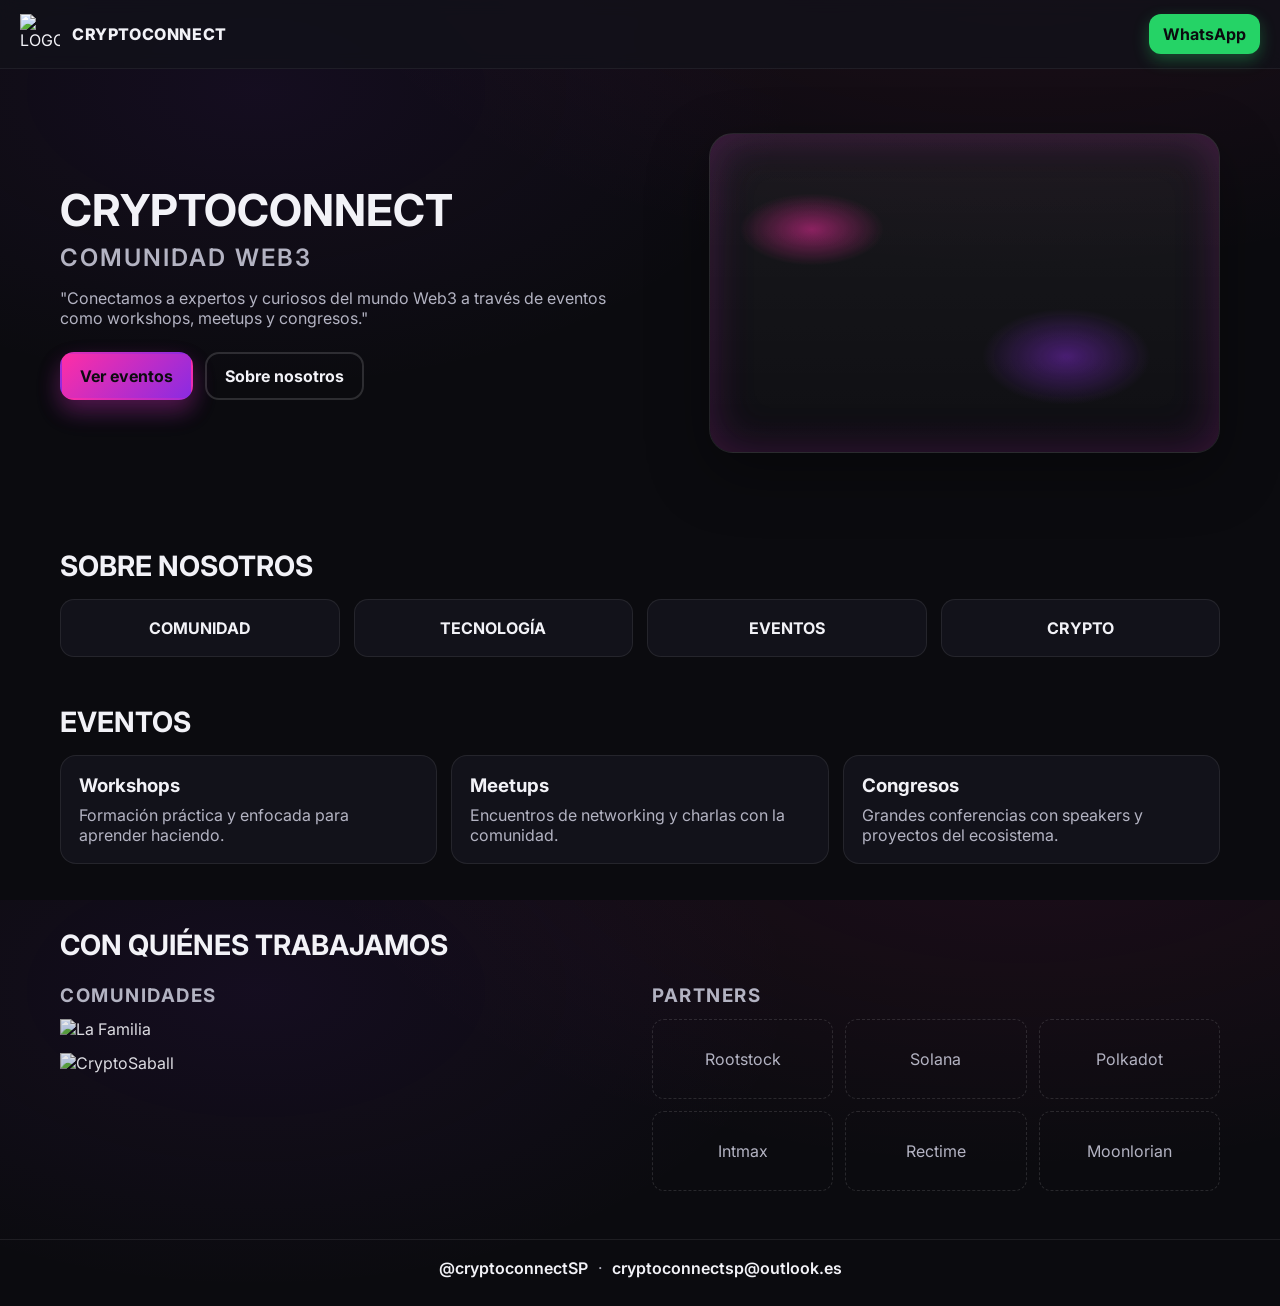
==== cryptoconnect/index.html @ 125629eb "Create initial landing page for CryptoConnect community website Co-authored-by: cryptoconnectsp <cry" ====
<!DOCTYPE html>
<html lang="es">
<head>
    <meta charset="UTF-8" />
    <meta name="viewport" content="width=device-width, initial-scale=1.0" />
    <title>CRYPTOCONNECT</title>
    <link rel="preconnect" href="https://fonts.googleapis.com">
    <link rel="preconnect" href="https://fonts.gstatic.com" crossorigin>
    <link href="https://fonts.googleapis.com/css2?family=Inter:wght@300;400;600;800&display=swap" rel="stylesheet">
    <link rel="stylesheet" href="./styles.css" />
    <meta name="description" content="CRYPTOCONNECT - comunidad Web3. Conectamos a expertos y curiosos del mundo Web3 a través de eventos como workshops, meetups y congresos." />
</head>
<body>
    <header class="site-header">
        <div class="brand">
            <img src="./assets/LOGOC3.png" alt="LOGOC3" class="logo" />
            <span class="brand-name">CRYPTOCONNECT</span>
        </div>
        <a class="whatsapp-btn" href="https://wa.me/5490000000000" target="_blank" rel="noopener" aria-label="WhatsApp">
            WhatsApp
        </a>
    </header>

    <main>
        <section class="hero" id="inicio">
            <div class="hero-content">
                <h1 class="title">CRYPTOCONNECT</h1>
                <h2 class="subtitle">comunidad web3</h2>
                <p class="tagline">
                    "Conectamos a expertos y curiosos del mundo Web3 a través de eventos como workshops, meetups y congresos."
                </p>
                <div class="hero-ctas">
                    <a href="#eventos" class="btn primary">Ver eventos</a>
                    <a href="#sobre-nosotros" class="btn outline">Sobre nosotros</a>
                </div>
            </div>
            <div class="hero-art" aria-hidden="true"></div>
        </section>

        <section class="about" id="sobre-nosotros">
            <h1 class="section-title">SOBRE NOSOTROS</h1>
            <div class="about-features">
                <div class="feature-card">comunidad</div>
                <div class="feature-card">tecnología</div>
                <div class="feature-card">eventos</div>
                <div class="feature-card">crypto</div>
            </div>
        </section>

        <section class="events" id="eventos">
            <h1 class="section-title">EVENTOS</h1>
            <div class="event-list">
                <div class="event-card">
                    <h3>Workshops</h3>
                    <p>Formación práctica y enfocada para aprender haciendo.</p>
                </div>
                <div class="event-card">
                    <h3>Meetups</h3>
                    <p>Encuentros de networking y charlas con la comunidad.</p>
                </div>
                <div class="event-card">
                    <h3>Congresos</h3>
                    <p>Grandes conferencias con speakers y proyectos del ecosistema.</p>
                </div>
            </div>
        </section>

        <section class="partners" id="alianzas">
            <h1 class="section-title">CON QUIÉNES TRABAJAMOS</h1>
            <div class="partners-grid">
                <div class="column">
                    <h3>Comunidades</h3>
                    <ul class="logo-list vertical">
                        <li>
                            <img src="./assets/la_familia.png" alt="La Familia" />
                        </li>
                        <li>
                            <img src="./assets/cryptosaball.png" alt="CryptoSaball" />
                        </li>
                    </ul>
                </div>
                <div class="column">
                    <h3>Partners</h3>
                    <ul class="logo-list grid">
                        <li class="placeholder">rootstock</li>
                        <li class="placeholder">solana</li>
                        <li class="placeholder">polkadot</li>
                        <li class="placeholder">intmax</li>
                        <li class="placeholder">rectime</li>
                        <li class="placeholder">moonlorian</li>
                    </ul>
                </div>
            </div>
        </section>
    </main>

    <footer class="site-footer">
        <div class="contact">
            <a href="https://twitter.com/cryptoconnectSP" target="_blank" rel="noopener">@cryptoconnectSP</a>
            <span>·</span>
            <a href="mailto:cryptoconnectsp@outlook.es">cryptoconnectsp@outlook.es</a>
        </div>
    </footer>

    <script src="./script.js"></script>
    
</body>
</html>
---- cryptoconnect/styles.css ----
:root {
  --bg: #0b0b0f;
  --surface: #12121a;
  --text: #f2f2f7;
  --muted: #b3b3c2;
  --fuchsia: #ff2ea6;
  --violet: #8a2be2;
  --gradient: linear-gradient(135deg, var(--fuchsia), var(--violet));
  --ring: rgba(255, 46, 166, 0.35);
}

* { box-sizing: border-box; }
html, body { height: 100%; }
body {
  margin: 0;
  font-family: 'Inter', system-ui, -apple-system, Segoe UI, Roboto, Ubuntu, 'Helvetica Neue', Arial, 'Noto Sans', sans-serif;
  background: radial-gradient(1200px 600px at 80% -10%, rgba(255,46,166,0.08), transparent 60%),
              radial-gradient(900px 500px at 20% 10%, rgba(138,43,226,0.08), transparent 60%),
              var(--bg);
  color: var(--text);
}

img { max-width: 100%; display: block; }
a { color: inherit; text-decoration: none; }

.site-header {
  position: sticky;
  top: 0;
  z-index: 10;
  display: flex;
  align-items: center;
  justify-content: space-between;
  padding: 14px 20px;
  background: rgba(18,18,26,0.75);
  backdrop-filter: blur(8px);
  border-bottom: 1px solid rgba(255,255,255,0.06);
}
.brand { display: flex; align-items: center; gap: 12px; }
.logo { width: 40px; height: 40px; object-fit: contain; }
.brand-name { font-weight: 800; letter-spacing: 0.6px; }

.whatsapp-btn {
  padding: 10px 14px;
  background: #25d366;
  color: #0b0b0f;
  font-weight: 700;
  border-radius: 12px;
  transition: transform 0.15s ease, box-shadow 0.2s ease;
  box-shadow: 0 6px 16px rgba(37, 211, 102, 0.32);
}
.whatsapp-btn:hover { transform: translateY(-2px); }

.hero {
  display: grid;
  grid-template-columns: 1.1fr 0.9fr;
  gap: 24px;
  padding: 64px 20px 48px;
  max-width: 1200px;
  margin: 0 auto;
  align-items: center;
}
.hero-art {
  height: 320px;
  border-radius: 24px;
  background: radial-gradient(120px 60px at 20% 30%, rgba(255,46,166,0.5), transparent 60%),
              radial-gradient(140px 80px at 70% 70%, rgba(138,43,226,0.45), transparent 60%),
              linear-gradient(180deg, rgba(255,255,255,0.06), rgba(255,255,255,0.02));
  border: 1px solid rgba(255,255,255,0.08);
  box-shadow: inset 0 0 40px rgba(255,46,166,0.12), inset 0 0 50px rgba(138,43,226,0.12), 0 20px 60px rgba(0,0,0,0.35);
}
.title { font-size: 44px; margin: 0 0 8px; line-height: 1.1; }
.subtitle { margin: 0; font-weight: 600; color: var(--muted); text-transform: uppercase; letter-spacing: 2px; }
.tagline { margin: 16px 0 24px; color: var(--muted); max-width: 56ch; }
.hero-ctas { display: flex; gap: 12px; flex-wrap: wrap; }

.btn {
  padding: 12px 18px;
  border-radius: 14px;
  font-weight: 700;
  border: 2px solid transparent;
  transition: transform 0.15s ease, box-shadow 0.2s ease, background 0.2s;
}
.btn.primary { background: var(--gradient); color: #0b0b0f; box-shadow: 0 10px 22px rgba(255,46,166,0.22), 0 12px 26px rgba(138,43,226,0.18); }
.btn.outline { background: transparent; color: var(--text); border-color: rgba(255,255,255,0.14); }
.btn:hover { transform: translateY(-2px); box-shadow: 0 14px 30px var(--ring); }

.section-title {
  font-size: 28px;
  margin: 48px auto 16px;
  max-width: 1200px;
  padding: 0 20px;
}

.about-features {
  display: grid;
  grid-template-columns: repeat(4, minmax(0, 1fr));
  gap: 14px;
  max-width: 1200px;
  padding: 0 20px;
  margin: 0 auto;
}
.feature-card {
  background: var(--surface);
  border: 1px solid rgba(255,255,255,0.08);
  padding: 18px;
  text-transform: uppercase;
  text-align: center;
  border-radius: 14px;
  font-weight: 700;
}

.event-list {
  display: grid;
  grid-template-columns: repeat(3, minmax(0, 1fr));
  gap: 14px;
  max-width: 1200px;
  padding: 0 20px 16px;
  margin: 0 auto;
}
.event-card {
  background: var(--surface);
  border: 1px solid rgba(255,255,255,0.08);
  border-radius: 16px;
  padding: 18px;
}
.event-card h3 { margin: 0 0 8px; }
.event-card p { margin: 0; color: var(--muted); }

.partners-grid {
  display: grid;
  grid-template-columns: 1fr 1fr;
  gap: 24px;
  max-width: 1200px;
  padding: 0 20px 48px;
  margin: 0 auto;
}
.column h3 { margin: 6px 0 12px; color: var(--muted); text-transform: uppercase; letter-spacing: 1.5px; }
.logo-list { list-style: none; padding: 0; margin: 0; }
.logo-list.vertical { display: flex; flex-direction: column; gap: 14px; }
.logo-list.grid { display: grid; grid-template-columns: repeat(3, minmax(0,1fr)); gap: 12px; }
.logo-list img { width: 140px; height: auto; filter: grayscale(10%); opacity: 0.9; }
.placeholder { display: grid; place-items: center; min-height: 80px; border: 1px dashed rgba(255,255,255,0.12); border-radius: 12px; color: var(--muted); text-transform: capitalize; }

.site-footer {
  border-top: 1px solid rgba(255,255,255,0.08);
  padding: 18px 20px 28px;
  display: flex;
  justify-content: center;
}
.contact { display: flex; gap: 10px; color: var(--muted); }
.contact a { color: var(--text); font-weight: 600; }

@media (max-width: 960px) {
  .hero { grid-template-columns: 1fr; }
  .hero-art { order: -1; height: 200px; }
  .about-features { grid-template-columns: repeat(2, 1fr); }
  .event-list { grid-template-columns: 1fr; }
  .partners-grid { grid-template-columns: 1fr; }
}
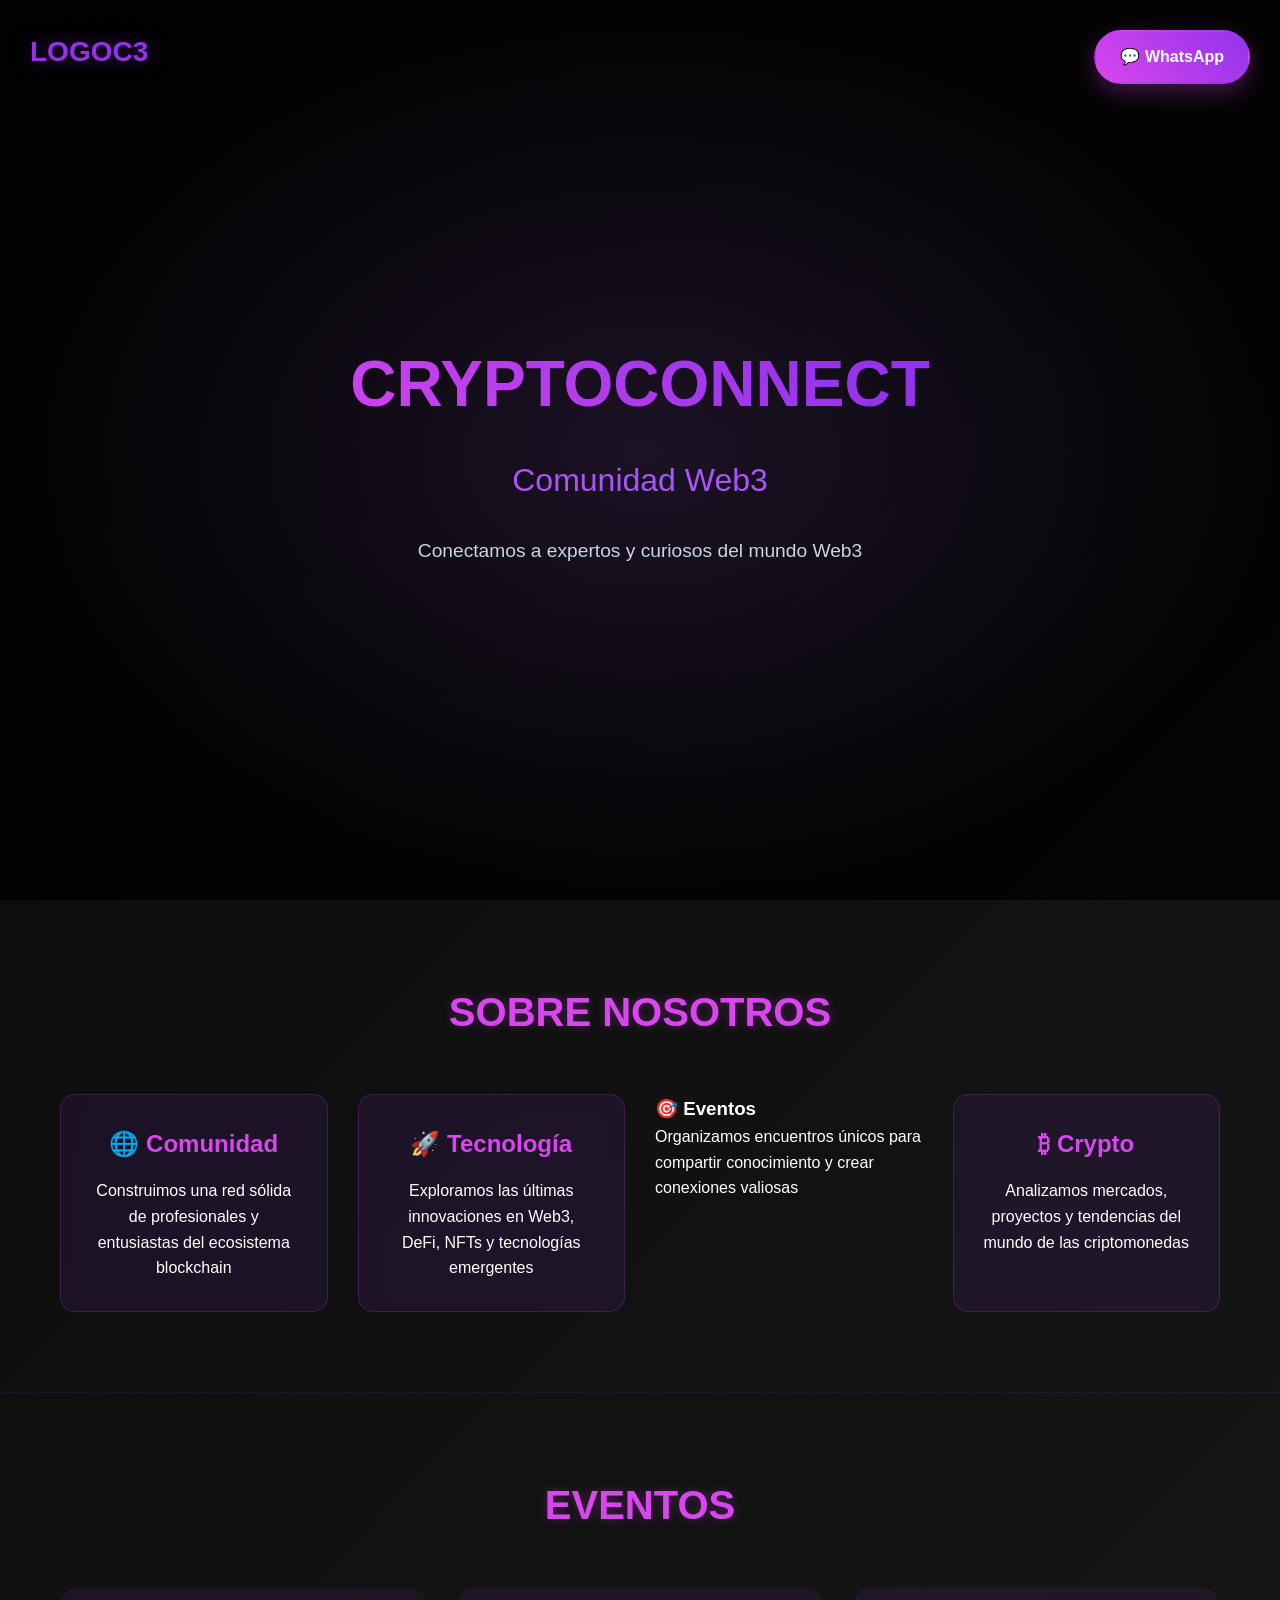
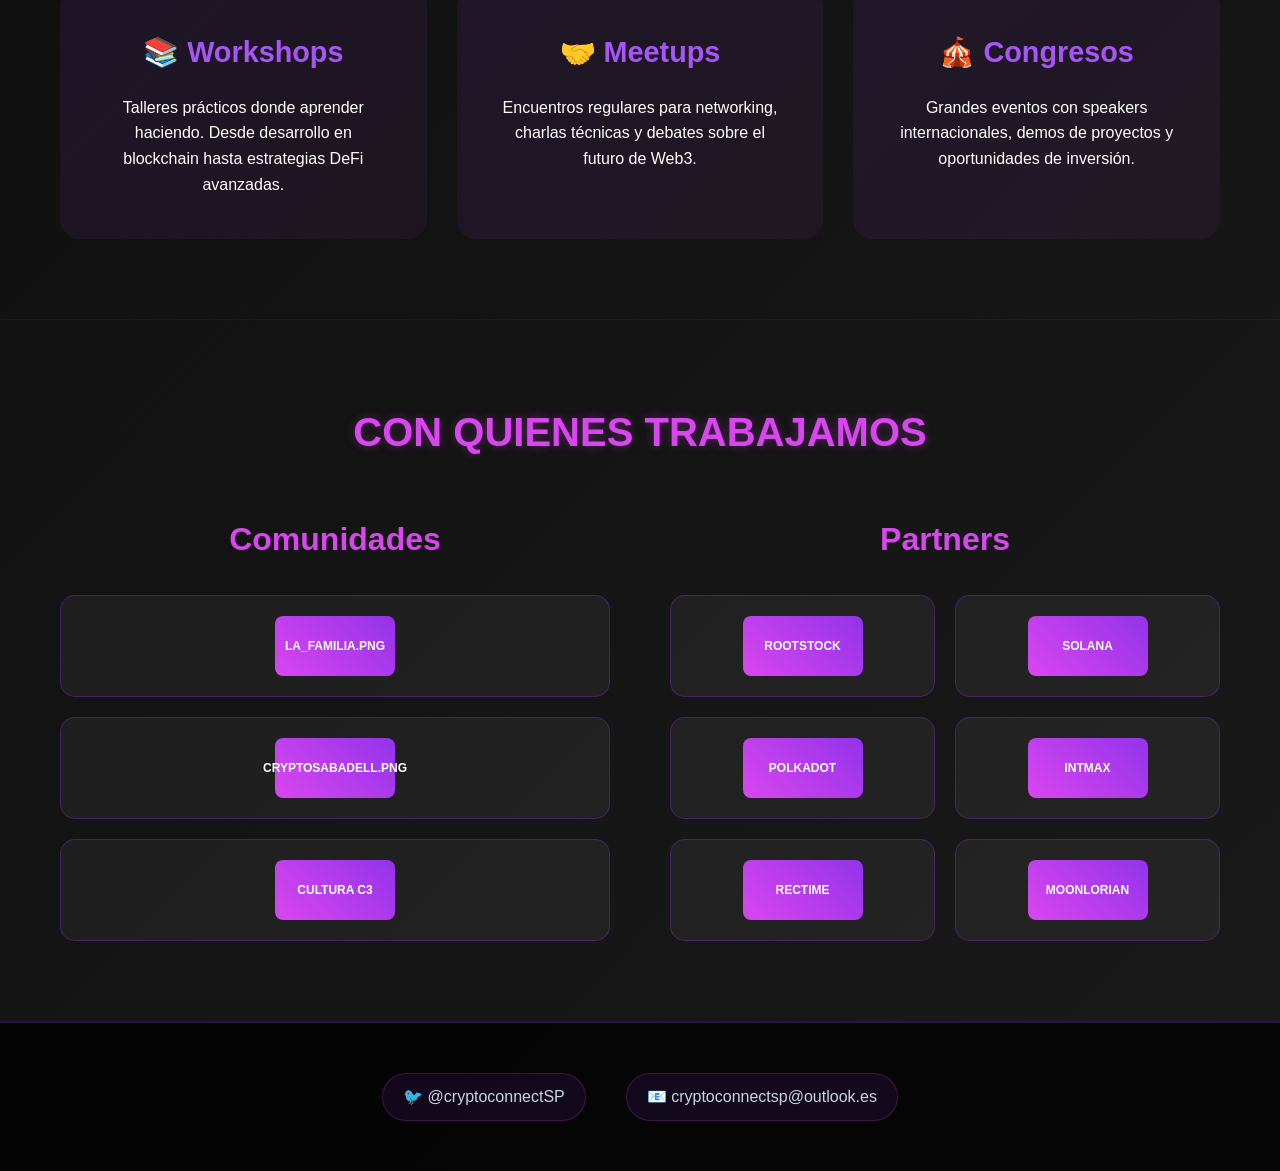
==== commit 9640125c: "Refactor website with modern design, inline styles, and improved responsiveness Co-authored-by: cryp" ====
--- a/cryptoconnect/index.html
+++ b/cryptoconnect/index.html
@@ -1,108 +1,532 @@
 <!DOCTYPE html>
 <html lang="es">
 <head>
-    <meta charset="UTF-8" />
-    <meta name="viewport" content="width=device-width, initial-scale=1.0" />
-    <title>CRYPTOCONNECT</title>
-    <link rel="preconnect" href="https://fonts.googleapis.com">
-    <link rel="preconnect" href="https://fonts.gstatic.com" crossorigin>
-    <link href="https://fonts.googleapis.com/css2?family=Inter:wght@300;400;600;800&display=swap" rel="stylesheet">
-    <link rel="stylesheet" href="./styles.css" />
-    <meta name="description" content="CRYPTOCONNECT - comunidad Web3. Conectamos a expertos y curiosos del mundo Web3 a través de eventos como workshops, meetups y congresos." />
+    <meta charset="UTF-8">
+    <meta name="viewport" content="width=device-width, initial-scale=1.0">
+    <title>CryptoConnect - Comunidad Web3</title>
+    <style>
+        * {
+            margin: 0;
+            padding: 0;
+            box-sizing: border-box;
+        }
+
+        body {
+            font-family: 'Arial', sans-serif;
+            background: linear-gradient(135deg, #0a0a0a 0%, #1a1a1a 100%);
+            color: #ffffff;
+            line-height: 1.6;
+            overflow-x: hidden;
+        }
+
+        .container {
+            max-width: 1200px;
+            margin: 0 auto;
+            padding: 0 20px;
+        }
+
+        /* Header */
+        .header {
+            position: relative;
+            min-height: 100vh;
+            display: flex;
+            align-items: center;
+            justify-content: center;
+            text-align: center;
+            background: radial-gradient(ellipse at center, rgba(147, 51, 234, 0.1) 0%, rgba(0, 0, 0, 0.8) 70%);
+        }
+
+        .logo-container {
+            position: absolute;
+            top: 30px;
+            left: 30px;
+            font-size: 28px;
+            font-weight: bold;
+            color: #9333ea;
+            text-shadow: 0 0 20px rgba(147, 51, 234, 0.5);
+        }
+
+        .main-logo {
+            position: absolute;
+            top: 50%;
+            left: 50%;
+            transform: translate(-50%, -80%);
+            width: 200px;
+            height: 200px;
+            margin-bottom: 30px;
+        }
+
+        .main-logo img {
+            width: 100%;
+            height: 100%;
+            object-fit: contain;
+            filter: drop-shadow(0 0 20px rgba(217, 70, 239, 0.3));
+        }
+
+        .whatsapp-btn {
+            position: absolute;
+            top: 30px;
+            right: 30px;
+            background: linear-gradient(45deg, #d946ef, #9333ea);
+            padding: 12px 24px;
+            border-radius: 50px;
+            text-decoration: none;
+            color: white;
+            font-weight: bold;
+            box-shadow: 0 8px 25px rgba(217, 70, 239, 0.3);
+            transition: all 0.3s ease;
+            border: 2px solid transparent;
+        }
+
+        .whatsapp-btn:hover {
+            transform: translateY(-3px);
+            box-shadow: 0 12px 35px rgba(217, 70, 239, 0.4);
+            border-color: #d946ef;
+        }
+
+        .hero-content h1 {
+            font-size: 4rem;
+            margin-bottom: 20px;
+            background: linear-gradient(45deg, #d946ef, #9333ea, #7c3aed);
+            background-size: 200% 200%;
+            -webkit-background-clip: text;
+            -webkit-text-fill-color: transparent;
+            animation: gradient 3s ease infinite;
+        }
+
+        .hero-content h2 {
+            font-size: 2rem;
+            margin-bottom: 30px;
+            color: #a855f7;
+            font-weight: 300;
+        }
+
+        .hero-description {
+            font-size: 1.2rem;
+            color: #cbd5e1;
+            max-width: 600px;
+            margin: 0 auto;
+        }
+
+        @keyframes gradient {
+            0% { background-position: 0% 50%; }
+            50% { background-position: 100% 50%; }
+            100% { background-position: 0% 50%; }
+        }
+
+        /* Sections */
+        .section {
+            padding: 80px 0;
+            border-bottom: 1px solid rgba(147, 51, 234, 0.1);
+        }
+
+        .section h1 {
+            font-size: 2.5rem;
+            text-align: center;
+            margin-bottom: 50px;
+            color: #d946ef;
+            text-shadow: 0 0 10px rgba(217, 70, 239, 0.3);
+        }
+
+        /* About Section */
+        .about-grid {
+            display: grid;
+            grid-template-columns: repeat(auto-fit, minmax(250px, 1fr));
+            gap: 30px;
+            margin-top: 40px;
+        }
+
+        .about-card {
+            background: rgba(147, 51, 234, 0.1);
+            padding: 30px;
+            border-radius: 15px;
+            text-align: center;
+            border: 1px solid rgba(217, 70, 239, 0.2);
+            transition: all 0.3s ease;
+            backdrop-filter: blur(10px);
+        }
+
+        .about-card:hover {
+            transform: translateY(-10px);
+            border-color: #d946ef;
+            box-shadow: 0 20px 40px rgba(217, 70, 239, 0.2);
+        }
+
+        .about-card h3 {
+            font-size: 1.5rem;
+            color: #d946ef;
+            margin-bottom: 15px;
+        }
+
+        /* Events Section */
+        .events-grid {
+            display: grid;
+            grid-template-columns: repeat(auto-fit, minmax(300px, 1fr));
+            gap: 30px;
+            margin-top: 40px;
+        }
+
+        .event-card {
+            background: linear-gradient(135deg, rgba(147, 51, 234, 0.1), rgba(217, 70, 239, 0.05));
+            padding: 40px;
+            border-radius: 20px;
+            text-align: center;
+            border: 2px solid transparent;
+            transition: all 0.3s ease;
+            position: relative;
+            overflow: hidden;
+        }
+
+        .event-card::before {
+            content: '';
+            position: absolute;
+            top: 0;
+            left: 0;
+            right: 0;
+            bottom: 0;
+            background: linear-gradient(45deg, transparent, rgba(217, 70, 239, 0.1), transparent);
+            opacity: 0;
+            transition: opacity 0.3s ease;
+        }
+
+        .event-card:hover::before {
+            opacity: 1;
+        }
+
+        .event-card:hover {
+            border-color: #d946ef;
+            transform: scale(1.05);
+        }
+
+        .event-card h3 {
+            font-size: 1.8rem;
+            color: #a855f7;
+            margin-bottom: 20px;
+            position: relative;
+            z-index: 1;
+        }
+
+        /* Partners Section */
+        .partners-section {
+            display: grid;
+            grid-template-columns: 1fr 1fr;
+            gap: 60px;
+            align-items: start;
+        }
+
+        .partners-column h2 {
+            font-size: 2rem;
+            color: #d946ef;
+            margin-bottom: 30px;
+            text-align: center;
+        }
+
+        .logos-grid {
+            display: grid;
+            gap: 20px;
+        }
+
+        .comunidades-logos {
+            grid-template-columns: 1fr;
+        }
+
+        .partners-logos {
+            grid-template-columns: repeat(2, 1fr);
+        }
+
+        .logo-item {
+            background: rgba(255, 255, 255, 0.05);
+            padding: 20px;
+            border-radius: 15px;
+            text-align: center;
+            border: 1px solid rgba(147, 51, 234, 0.3);
+            transition: all 0.3s ease;
+            min-height: 80px;
+            display: flex;
+            align-items: center;
+            justify-content: center;
+        }
+
+        .logo-item:hover {
+            background: rgba(147, 51, 234, 0.1);
+            border-color: #d946ef;
+            transform: translateY(-5px);
+        }
+
+        .logo-placeholder {
+            width: 120px;
+            height: 60px;
+            background: linear-gradient(45deg, #d946ef, #9333ea);
+            border-radius: 8px;
+            display: flex;
+            align-items: center;
+            justify-content: center;
+            color: white;
+            font-weight: bold;
+            font-size: 12px;
+        }
+
+        .partner-logo {
+            max-width: 120px;
+            max-height: 60px;
+            width: auto;
+            height: auto;
+            object-fit: contain;
+        }
+
+        /* Footer */
+        .footer {
+            text-align: center;
+            padding: 50px 0;
+            background: rgba(0, 0, 0, 0.8);
+            border-top: 1px solid rgba(147, 51, 234, 0.3);
+        }
+
+        .footer-content {
+            display: flex;
+            justify-content: center;
+            gap: 40px;
+            flex-wrap: wrap;
+            align-items: center;
+        }
+
+        .footer-item {
+            color: #cbd5e1;
+            text-decoration: none;
+            padding: 10px 20px;
+            border-radius: 25px;
+            background: rgba(147, 51, 234, 0.1);
+            border: 1px solid rgba(217, 70, 239, 0.2);
+            transition: all 0.3s ease;
+        }
+
+        .footer-item:hover {
+            color: #d946ef;
+            border-color: #d946ef;
+            transform: translateY(-2px);
+        }
+
+        /* Responsive */
+        @media (max-width: 768px) {
+            .hero-content h1 { font-size: 2.5rem; }
+            .hero-content h2 { font-size: 1.5rem; }
+            .logo-container { font-size: 20px; }
+            .whatsapp-btn { 
+                padding: 8px 16px;
+                font-size: 14px;
+            }
+            .partners-section {
+                grid-template-columns: 1fr;
+                gap: 40px;
+            }
+            .partners-logos {
+                grid-template-columns: 1fr;
+            }
+            .footer-content {
+                flex-direction: column;
+                gap: 20px;
+            }
+        }
+
+        /* Floating Animation */
+        .floating {
+            animation: floating 3s ease-in-out infinite;
+        }
+
+        @keyframes floating {
+            0%, 100% { transform: translateY(0px); }
+            50% { transform: translateY(-10px); }
+        }
+    </style>
 </head>
 <body>
-    <header class="site-header">
-        <div class="brand">
-            <img src="./assets/LOGOC3.png" alt="LOGOC3" class="logo" />
-            <span class="brand-name">CRYPTOCONNECT</span>
+    <!-- Header Section -->
+    <section class="header">
+        <div class="logo-container floating">LOGOC3</div>
+        <a href="https://chat.whatsapp.com/DgSPoAcb1nGFcn7dlVxVW9?mode=ems_copy_c" 
+           class="whatsapp-btn" target="_blank">
+            💬 WhatsApp
+        </a>
+        
+        <div class="main-logo">
+            <img src="cryptoconnect-logo.png" alt="CryptoConnect Logo" onerror="this.style.display='none'">
         </div>
-        <a class="whatsapp-btn" href="https://wa.me/5490000000000" target="_blank" rel="noopener" aria-label="WhatsApp">
-            WhatsApp
-        </a>
-    </header>
-
-    <main>
-        <section class="hero" id="inicio">
-            <div class="hero-content">
-                <h1 class="title">CRYPTOCONNECT</h1>
-                <h2 class="subtitle">comunidad web3</h2>
-                <p class="tagline">
-                    "Conectamos a expertos y curiosos del mundo Web3 a través de eventos como workshops, meetups y congresos."
-                </p>
-                <div class="hero-ctas">
-                    <a href="#eventos" class="btn primary">Ver eventos</a>
-                    <a href="#sobre-nosotros" class="btn outline">Sobre nosotros</a>
+        
+        <div class="hero-content">
+            <h1>CRYPTOCONNECT</h1>
+            <h2>Comunidad Web3</h2>
+            <p class="hero-description">
+                Conectamos a expertos y curiosos del mundo Web3
+            </p>
+        </div>
+    </section>
+
+    <!-- About Section -->
+    <section class="section">
+        <div class="container">
+            <h1>SOBRE NOSOTROS</h1>
+            <div class="about-grid">
+                <div class="about-card floating">
+                    <h3>🌐 Comunidad</h3>
+                    <p>Construimos una red sólida de profesionales y entusiastas del ecosistema blockchain</p>
+                </div>
+                <div class="about-card floating">
+                    <h3>🚀 Tecnología</h3>
+                    <p>Exploramos las últimas innovaciones en Web3, DeFi, NFTs y tecnologías emergentes</p>
+                </div>
+                <div class="div class="about-card floating">
+                    <h3>🎯 Eventos</h3>
+                    <p>Organizamos encuentros únicos para compartir conocimiento y crear conexiones valiosas</p>
+                </div>
+                <div class="about-card floating">
+                    <h3>₿ Crypto</h3>
+                    <p>Analizamos mercados, proyectos y tendencias del mundo de las criptomonedas</p>
                 </div>
             </div>
-            <div class="hero-art" aria-hidden="true"></div>
-        </section>
-
-        <section class="about" id="sobre-nosotros">
-            <h1 class="section-title">SOBRE NOSOTROS</h1>
-            <div class="about-features">
-                <div class="feature-card">comunidad</div>
-                <div class="feature-card">tecnología</div>
-                <div class="feature-card">eventos</div>
-                <div class="feature-card">crypto</div>
+        </div>
+    </section>
+
+    <!-- Events Section -->
+    <section class="section">
+        <div class="container">
+            <h1>EVENTOS</h1>
+            <div class="events-grid">
+                <div class="event-card">
+                    <h3>📚 Workshops</h3>
+                    <p>Talleres prácticos donde aprender haciendo. Desde desarrollo en blockchain hasta estrategias DeFi avanzadas.</p>
+                </div>
+                <div class="event-card">
+                    <h3>🤝 Meetups</h3>
+                    <p>Encuentros regulares para networking, charlas técnicas y debates sobre el futuro de Web3.</p>
+                </div>
+                <div class="event-card">
+                    <h3>🎪 Congresos</h3>
+                    <p>Grandes eventos con speakers internacionales, demos de proyectos y oportunidades de inversión.</p>
+                </div>
             </div>
-        </section>
-
-        <section class="events" id="eventos">
-            <h1 class="section-title">EVENTOS</h1>
-            <div class="event-list">
-                <div class="event-card">
-                    <h3>Workshops</h3>
-                    <p>Formación práctica y enfocada para aprender haciendo.</p>
-                </div>
-                <div class="event-card">
-                    <h3>Meetups</h3>
-                    <p>Encuentros de networking y charlas con la comunidad.</p>
-                </div>
-                <div class="event-card">
-                    <h3>Congresos</h3>
-                    <p>Grandes conferencias con speakers y proyectos del ecosistema.</p>
+        </div>
+    </section>
+
+    <!-- Partners Section -->
+    <section class="section">
+        <div class="container">
+            <h1>CON QUIENES TRABAJAMOS</h1>
+            <div class="partners-section">
+                <div class="partners-column">
+                    <h2>Comunidades</h2>
+                    <div class="logos-grid comunidades-logos">
+                        <div class="logo-item">
+                            <img src="images/la_familia.png" alt="La Familia" class="partner-logo" onerror="this.parentElement.innerHTML='<div class=&quot;logo-placeholder&quot;>LA_FAMILIA.PNG</div>'">
+                        </div>
+                        <div class="logo-item">
+                            <img src="images/cryptosabadell.png" alt="Crypto Sabadell" class="partner-logo" onerror="this.parentElement.innerHTML='<div class=&quot;logo-placeholder&quot;>CRYPTOSABADELL.PNG</div>'">
+                        </div>
+                        <div class="logo-item">
+                            <img src="images/culturac3.png" alt="Cultura C3" class="partner-logo" onerror="this.parentElement.innerHTML='<div class=&quot;logo-placeholder&quot;>CULTURA C3</div>'">
+                        </div>
+                    </div>
+                </div>
+                
+                <div class="partners-column">
+                    <h2>Partners</h2>
+                    <div class="logos-grid partners-logos">
+                        <div class="logo-item">
+                            <img src="images/rootstock.png" alt="Rootstock" class="partner-logo" onerror="this.parentElement.innerHTML='<div class=&quot;logo-placeholder&quot;>ROOTSTOCK</div>'">
+                        </div>
+                        <div class="logo-item">
+                            <img src="images/solana.png" alt="Solana" class="partner-logo" onerror="this.parentElement.innerHTML='<div class=&quot;logo-placeholder&quot;>SOLANA</div>'">
+                        </div>
+                        <div class="logo-item">
+                            <img src="images/polkadot.png" alt="Polkadot" class="partner-logo" onerror="this.parentElement.innerHTML='<div class=&quot;logo-placeholder&quot;>POLKADOT</div>'">
+                        </div>
+                        <div class="logo-item">
+                            <img src="images/intmax.png" alt="IntMax" class="partner-logo" onerror="this.parentElement.innerHTML='<div class=&quot;logo-placeholder&quot;>INTMAX</div>'">
+                        </div>
+                        <div class="logo-item">
+                            <img src="images/rectime.png" alt="Rectime" class="partner-logo" onerror="this.parentElement.innerHTML='<div class=&quot;logo-placeholder&quot;>RECTIME</div>'">
+                        </div>
+                        <div class="logo-item">
+                            <img src="images/moonlorian.png" alt="Moonlorian" class="partner-logo" onerror="this.parentElement.innerHTML='<div class=&quot;logo-placeholder&quot;>MOONLORIAN</div>'">
+                        </div>
+                    </div>
                 </div>
             </div>
-        </section>
-
-        <section class="partners" id="alianzas">
-            <h1 class="section-title">CON QUIÉNES TRABAJAMOS</h1>
-            <div class="partners-grid">
-                <div class="column">
-                    <h3>Comunidades</h3>
-                    <ul class="logo-list vertical">
-                        <li>
-                            <img src="./assets/la_familia.png" alt="La Familia" />
-                        </li>
-                        <li>
-                            <img src="./assets/cryptosaball.png" alt="CryptoSaball" />
-                        </li>
-                    </ul>
-                </div>
-                <div class="column">
-                    <h3>Partners</h3>
-                    <ul class="logo-list grid">
-                        <li class="placeholder">rootstock</li>
-                        <li class="placeholder">solana</li>
-                        <li class="placeholder">polkadot</li>
-                        <li class="placeholder">intmax</li>
-                        <li class="placeholder">rectime</li>
-                        <li class="placeholder">moonlorian</li>
-                    </ul>
-                </div>
+        </div>
+    </section>
+
+    <!-- Footer -->
+    <footer class="footer">
+        <div class="container">
+            <div class="footer-content">
+                <a href="https://twitter.com/cryptoconnectSP" class="footer-item" target="_blank">
+                    🐦 @cryptoconnectSP
+                </a>
+                <a href="mailto:cryptoconnectsp@outlook.es" class="footer-item">
+                    📧 cryptoconnectsp@outlook.es
+                </a>
             </div>
-        </section>
-    </main>
-
-    <footer class="site-footer">
-        <div class="contact">
-            <a href="https://twitter.com/cryptoconnectSP" target="_blank" rel="noopener">@cryptoconnectSP</a>
-            <span>·</span>
-            <a href="mailto:cryptoconnectsp@outlook.es">cryptoconnectsp@outlook.es</a>
         </div>
     </footer>
 
-    <script src="./script.js"></script>
-    
+    <script>
+        // Smooth scrolling for internal links
+        document.querySelectorAll('a[href^="#"]').forEach(anchor => {
+            anchor.addEventListener('click', function (e) {
+                e.preventDefault();
+                document.querySelector(this.getAttribute('href')).scrollIntoView({
+                    behavior: 'smooth'
+                });
+            });
+        });
+
+        // Add scroll effect to elements
+        window.addEventListener('scroll', () => {
+            const scrolled = window.pageYOffset;
+            const parallax = document.querySelector('.header');
+            const speed = scrolled * 0.5;
+            parallax.style.transform = `translateY(${speed}px)`;
+        });
+
+        // Intersection Observer for animations
+        const observerOptions = {
+            threshold: 0.1,
+            rootMargin: '0px 0px -50px 0px'
+        };
+
+        const observer = new IntersectionObserver((entries) => {
+            entries.forEach(entry => {
+                if (entry.isIntersecting) {
+                    entry.target.style.opacity = '1';
+                    entry.target.style.transform = 'translateY(0)';
+                }
+            });
+        }, observerOptions);
+
+        // Observe all cards and sections
+        document.querySelectorAll('.about-card, .event-card, .logo-item').forEach(el => {
+            el.style.opacity = '0';
+            el.style.transform = 'translateY(30px)';
+            el.style.transition = 'all 0.6s ease';
+            observer.observe(el);
+        });
+
+        // WhatsApp button click tracking
+        document.querySelector('.whatsapp-btn').addEventListener('click', function() {
+            console.log('WhatsApp button clicked');
+            // Aquí puedes agregar analytics si lo necesitas
+        });
+
+        // Dynamic button hover effects
+        const buttons = document.querySelectorAll('.whatsapp-btn, .footer-item');
+        buttons.forEach(button => {
+            button.addEventListener('mouseenter', function() {
+                this.style.transform = 'translateY(-3px) scale(1.05)';
+            });
+            
+            button.addEventListener('mouseleave', function() {
+                this.style.transform = 'translateY(0) scale(1)';
+            });
+        });
+    </script>
 </body>
 </html>
